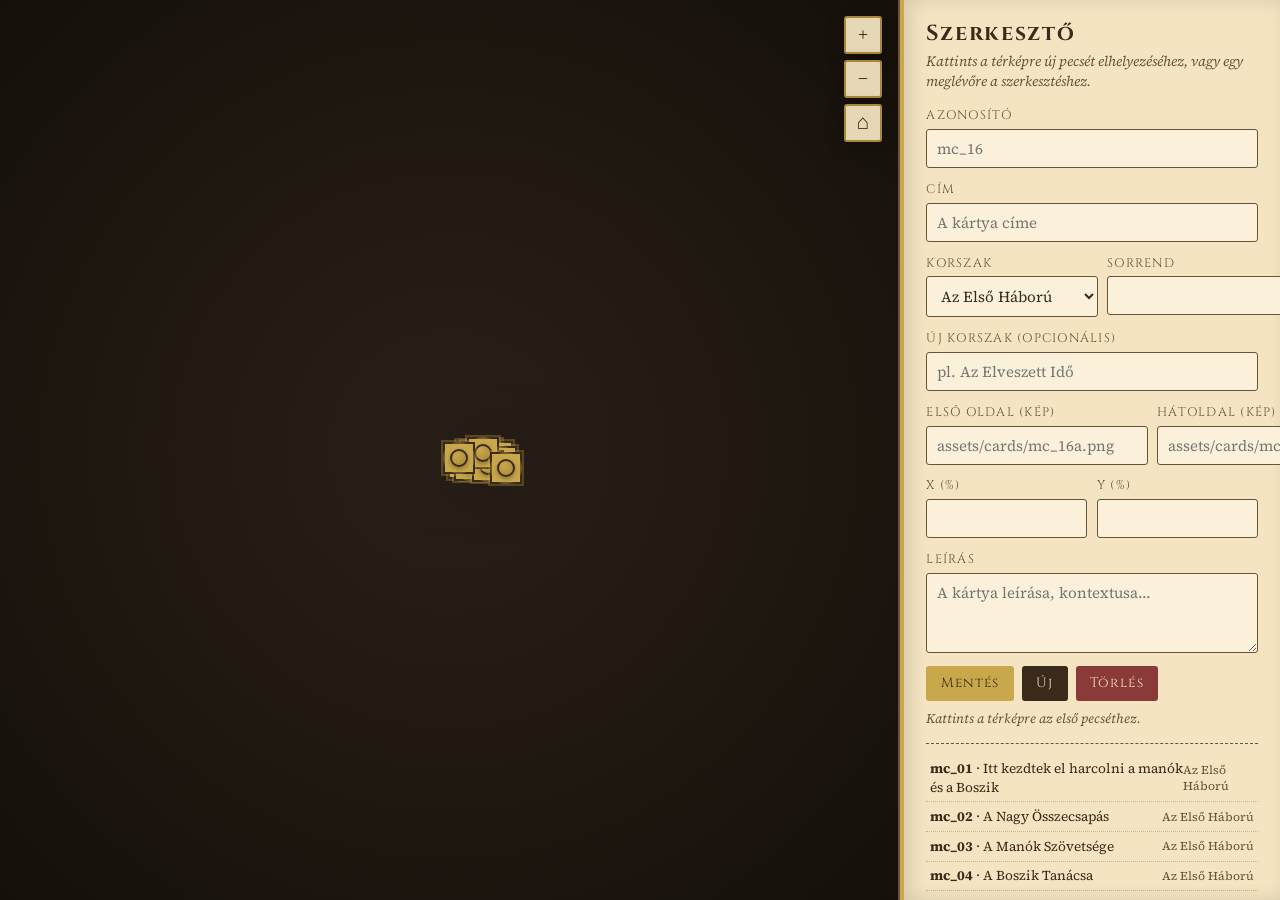
==== admin.html @ 487b07f7 "Initial scaffold for Világok Harca archive site Interactive GitHub Pages site for the Aranyelme work" ====
<!DOCTYPE html>
<html lang="hu">
<head>
  <meta charset="UTF-8" />
  <meta name="viewport" content="width=device-width, initial-scale=1.0" />
  <meta name="robots" content="noindex, nofollow" />
  <title>Szerkesztő — Világok Harca</title>
  <link href="https://fonts.googleapis.com/css2?family=Cinzel:wght@500;700&family=Source+Serif+Pro:wght@400;600&display=swap" rel="stylesheet" />
  <link rel="stylesheet" href="css/style.css" />
  <link rel="stylesheet" href="css/cards.css" />
  <style>
    body.admin { overflow: hidden; }
    .admin-shell {
      display: grid;
      grid-template-columns: 1fr 380px;
      height: 100vh;
      background: var(--bg-deep);
    }
    .admin-map-pane {
      position: relative;
      overflow: hidden;
      border-right: 2px solid var(--ink-soft);
    }
    .admin-map-pane .map-image {
      cursor: crosshair;
    }
    .admin-panel {
      background: var(--parchment);
      padding: 1.2rem 1.4rem;
      overflow-y: auto;
      border-left: 4px solid var(--gold);
      box-shadow: inset 6px 0 18px rgba(0,0,0,.12);
    }
    .admin-panel h2 {
      font-family: 'Cinzel', serif;
      color: var(--ink);
      margin: 0 0 0.2rem 0;
      font-size: 1.35rem;
      letter-spacing: 0.08em;
    }
    .admin-panel .sub {
      color: var(--ink-soft);
      font-style: italic;
      font-size: 0.88rem;
      margin: 0 0 1rem;
    }
    .admin-field {
      display: flex;
      flex-direction: column;
      margin-bottom: 0.8rem;
    }
    .admin-field label {
      font-family: 'Cinzel', serif;
      font-size: 0.78rem;
      letter-spacing: 0.1em;
      text-transform: uppercase;
      color: var(--ink-soft);
      margin-bottom: 0.3rem;
    }
    .admin-field input,
    .admin-field select,
    .admin-field textarea {
      font-family: 'Source Serif Pro', serif;
      background: #fbf1da;
      border: 1px solid var(--ink-soft);
      border-radius: 3px;
      padding: 0.5rem 0.6rem;
      color: var(--ink);
      font-size: 0.95rem;
    }
    .admin-field textarea { min-height: 80px; resize: vertical; }
    .admin-row { display: grid; grid-template-columns: 1fr 1fr; gap: 0.6rem; }
    .admin-actions {
      display: flex;
      flex-wrap: wrap;
      gap: 0.5rem;
      margin-top: 0.8rem;
    }
    .admin-btn {
      font-family: 'Cinzel', serif;
      background: var(--ink);
      color: var(--parchment);
      border: none;
      padding: 0.55rem 0.9rem;
      border-radius: 3px;
      cursor: pointer;
      letter-spacing: 0.08em;
      font-size: 0.85rem;
    }
    .admin-btn.gold { background: var(--gold); color: var(--ink); }
    .admin-btn.danger { background: var(--red); color: var(--parchment); }
    .admin-btn:disabled { opacity: 0.45; cursor: not-allowed; }
    .pin-list {
      margin-top: 1rem;
      max-height: 180px;
      overflow-y: auto;
      border-top: 1px dashed var(--ink-soft);
      padding-top: 0.6rem;
    }
    .pin-list-item {
      display: flex;
      justify-content: space-between;
      align-items: center;
      font-size: 0.85rem;
      padding: 0.3rem 0.2rem;
      border-bottom: 1px dotted rgba(58,42,26,0.25);
      cursor: pointer;
    }
    .pin-list-item:hover { background: rgba(201,168,76,0.15); }
    .pin-list-item.active { background: rgba(201,168,76,0.3); font-weight: 600; }
    .admin-export-box {
      background: #fbf1da;
      border: 1px dashed var(--ink-soft);
      padding: 0.7rem;
      margin-top: 1rem;
      border-radius: 4px;
    }
    .admin-export-box p { margin: 0 0 0.5rem; font-size: 0.85rem; }
    .admin-hotspot {
      background: var(--gold);
      border: 2px solid var(--ink);
      box-shadow: 0 0 0 2px rgba(201,168,76,0.3);
    }
    .admin-hotspot.active {
      background: var(--red);
      border-color: var(--parchment);
      transform: translate(-50%, -50%) scale(1.3);
    }
    .admin-status {
      font-size: 0.82rem;
      color: var(--ink-soft);
      font-style: italic;
      margin-top: 0.5rem;
    }
  </style>
</head>
<body class="admin">
  <div class="admin-shell">
    <div class="admin-map-pane">
      <div class="map-viewport" id="mapViewport">
        <div class="map-canvas" id="mapCanvas">
          <img class="map-image" id="mapImage" src="assets/map/terkep_1.jpg" alt="Térkép" draggable="false" />
          <div class="hotspots-layer" id="hotspotsLayer"></div>
        </div>
      </div>
      <div class="map-controls">
        <button class="map-btn" id="zoomIn">+</button>
        <button class="map-btn" id="zoomOut">−</button>
        <button class="map-btn" id="zoomReset">⌂</button>
      </div>
    </div>

    <aside class="admin-panel">
      <h2>Szerkesztő</h2>
      <p class="sub">Kattints a térképre új pecsét elhelyezéséhez, vagy egy meglévőre a szerkesztéshez.</p>

      <div class="admin-field">
        <label for="fId">Azonosító</label>
        <input type="text" id="fId" placeholder="mc_16" />
      </div>
      <div class="admin-field">
        <label for="fTitle">Cím</label>
        <input type="text" id="fTitle" placeholder="A kártya címe" />
      </div>
      <div class="admin-row">
        <div class="admin-field">
          <label for="fEra">Korszak</label>
          <select id="fEra"></select>
        </div>
        <div class="admin-field">
          <label for="fEraOrder">Sorrend</label>
          <input type="number" id="fEraOrder" min="1" step="1" />
        </div>
      </div>
      <div class="admin-field">
        <label for="fNewEra">Új korszak (opcionális)</label>
        <input type="text" id="fNewEra" placeholder="pl. Az Elveszett Idő" />
      </div>
      <div class="admin-row">
        <div class="admin-field">
          <label for="fFront">Első oldal (kép)</label>
          <input type="text" id="fFront" placeholder="assets/cards/mc_16a.png" />
        </div>
        <div class="admin-field">
          <label for="fBack">Hátoldal (kép)</label>
          <input type="text" id="fBack" placeholder="assets/cards/mc_16b.png" />
        </div>
      </div>
      <div class="admin-row">
        <div class="admin-field">
          <label for="fX">X (%)</label>
          <input type="number" id="fX" step="0.1" min="0" max="100" />
        </div>
        <div class="admin-field">
          <label for="fY">Y (%)</label>
          <input type="number" id="fY" step="0.1" min="0" max="100" />
        </div>
      </div>
      <div class="admin-field">
        <label for="fDescription">Leírás</label>
        <textarea id="fDescription" placeholder="A kártya leírása, kontextusa..."></textarea>
      </div>

      <div class="admin-actions">
        <button class="admin-btn gold" id="saveBtn">Mentés</button>
        <button class="admin-btn" id="newBtn">Új</button>
        <button class="admin-btn danger" id="deleteBtn">Törlés</button>
      </div>

      <p class="admin-status" id="status">Kattints a térképre az első pecséthez.</p>

      <div class="pin-list" id="pinList"></div>

      <div class="admin-export-box">
        <p><strong>Exportálás:</strong> a JSON fájlokat le kell tölteni és commitálni a repóba.</p>
        <div class="admin-actions">
          <button class="admin-btn gold" id="exportCards">cards.json</button>
          <button class="admin-btn gold" id="exportHotspots">hotspots.json</button>
          <button class="admin-btn gold" id="exportTimeline">timeline.json</button>
        </div>
      </div>
    </aside>
  </div>

  <script src="js/data-loader.js"></script>
  <script src="js/map.js"></script>
  <script src="js/admin.js"></script>
</body>
</html>
---- css/style.css ----
/* =========================================================
   VILÁGOK HARCA — Core styles
   Fantasy archive aesthetic: parchment, ink, gold
   ========================================================= */

:root {
  --parchment: #f4e4c1;
  --parchment-light: #faf0d6;
  --parchment-dark: #e6d3a8;
  --ink: #3a2a1a;
  --ink-soft: #6b5238;
  --gold: #c9a84c;
  --gold-dim: #a88838;
  --red: #8b3a3a;
  --forest: #2d4a2d;
  --bg-deep: #1f1812;

  --shadow-soft: 0 4px 18px rgba(0, 0, 0, 0.25);
  --shadow-card: 0 10px 30px rgba(0, 0, 0, 0.45);
  --font-title: 'Cinzel', 'Cormorant Garamond', 'Times New Roman', serif;
  --font-body: 'Source Serif Pro', 'Georgia', serif;
  --topbar-h: 56px;
  --timeline-h: 88px;
}

* { box-sizing: border-box; }

html, body {
  margin: 0;
  padding: 0;
  height: 100%;
  background: var(--bg-deep);
  color: var(--ink);
  font-family: var(--font-body);
  -webkit-font-smoothing: antialiased;
  overflow: hidden;
}

body {
  background-color: var(--parchment);
  background-image:
    radial-gradient(ellipse at center, rgba(255, 244, 210, 0.25) 0%, transparent 60%),
    url("data:image/svg+xml;utf8,<svg xmlns='http://www.w3.org/2000/svg' width='400' height='400' viewBox='0 0 400 400'><filter id='n'><feTurbulence type='fractalNoise' baseFrequency='0.85' numOctaves='2' stitchTiles='stitch'/><feColorMatrix values='0 0 0 0 0.22, 0 0 0 0 0.16, 0 0 0 0 0.10, 0 0 0 0.08 0'/></filter><rect width='400' height='400' filter='url(%23n)' opacity='0.6'/></svg>");
  background-blend-mode: multiply;
}

/* =========================================================
   TOPBAR
   ========================================================= */
.topbar {
  position: fixed;
  top: 0;
  left: 0;
  right: 0;
  height: var(--topbar-h);
  display: flex;
  align-items: center;
  padding: 0 1rem;
  background: linear-gradient(to bottom, rgba(31, 24, 18, 0.96), rgba(31, 24, 18, 0.88));
  color: var(--parchment);
  border-bottom: 2px solid var(--gold-dim);
  z-index: 100;
  gap: 1rem;
}

.menu-btn {
  background: transparent;
  border: none;
  cursor: pointer;
  width: 36px;
  height: 36px;
  display: flex;
  flex-direction: column;
  justify-content: center;
  gap: 4px;
  padding: 0;
}
.menu-btn span {
  display: block;
  height: 2px;
  background: var(--gold);
  border-radius: 1px;
}

.title {
  font-family: var(--font-title);
  font-weight: 600;
  font-size: 1.25rem;
  letter-spacing: 0.25em;
  margin: 0;
  color: var(--gold);
  text-shadow: 0 1px 2px rgba(0, 0, 0, 0.6);
  flex: 1;
}

.view-nav {
  display: flex;
  gap: 0.4rem;
}

.nav-btn {
  font-family: var(--font-title);
  background: transparent;
  color: var(--parchment);
  border: 1px solid transparent;
  padding: 0.4rem 0.9rem;
  font-size: 0.85rem;
  letter-spacing: 0.15em;
  cursor: pointer;
  border-radius: 2px;
  transition: all 0.2s ease;
}
.nav-btn:hover:not(:disabled) {
  border-color: var(--gold-dim);
  color: var(--gold);
}
.nav-btn.active {
  background: var(--gold);
  color: var(--ink);
  border-color: var(--gold);
}
.nav-btn:disabled {
  opacity: 0.4;
  cursor: not-allowed;
}

/* =========================================================
   MAIN / VIEWS
   ========================================================= */
main {
  position: fixed;
  top: var(--topbar-h);
  bottom: var(--timeline-h);
  left: 0;
  right: 0;
  overflow: hidden;
}

.view { width: 100%; height: 100%; }

/* =========================================================
   MAP VIEW
   ========================================================= */
.map-view { position: relative; }

.map-viewport {
  position: absolute;
  inset: 0;
  overflow: hidden;
  cursor: grab;
  background:
    radial-gradient(ellipse at center, #2a2018 0%, #15100a 100%);
}

.map-viewport.dragging { cursor: grabbing; }

.map-canvas {
  position: absolute;
  top: 50%;
  left: 50%;
  transform-origin: 0 0;
  will-change: transform;
  user-select: none;
}

.map-image {
  display: block;
  max-width: none;
  pointer-events: none;
  filter: sepia(0.12) contrast(1.04) saturate(0.92);
  box-shadow: 0 0 60px rgba(0, 0, 0, 0.6);
}

.map-vignette {
  position: absolute;
  inset: 0;
  pointer-events: none;
  background: radial-gradient(
    ellipse at center,
    transparent 55%,
    rgba(31, 24, 18, 0.55) 90%,
    rgba(31, 24, 18, 0.85) 100%
  );
}

.hotspots-layer {
  position: absolute;
  top: 0;
  left: 0;
  width: 100%;
  height: 100%;
  pointer-events: none;
}

.hotspot {
  position: absolute;
  width: 32px;
  height: 32px;
  transform: translate(-50%, -50%);
  cursor: pointer;
  pointer-events: auto;
  border: none;
  background: transparent;
  padding: 0;
  z-index: 5;
}

.hotspot::before,
.hotspot::after {
  content: '';
  position: absolute;
  top: 50%;
  left: 50%;
  transform: translate(-50%, -50%);
  border-radius: 50%;
}

.hotspot::before {
  width: 14px;
  height: 14px;
  background: radial-gradient(circle at 30% 30%, var(--gold), var(--gold-dim));
  border: 2px solid var(--ink);
  box-shadow:
    0 0 8px rgba(201, 168, 76, 0.7),
    0 2px 4px rgba(0, 0, 0, 0.4);
  z-index: 2;
}

.hotspot::after {
  width: 28px;
  height: 28px;
  border: 2px solid var(--gold);
  opacity: 0.35;
  animation: hotspotPulse 2.4s ease-in-out infinite;
  z-index: 1;
}

.hotspot:hover::before {
  background: radial-gradient(circle at 30% 30%, #f0d070, var(--gold));
  transform: translate(-50%, -50%) scale(1.15);
}

.hotspot[data-era-color]::before {
  border-color: var(--hotspot-color, var(--ink));
}

@keyframes hotspotPulse {
  0%, 100% {
    transform: translate(-50%, -50%) scale(0.7);
    opacity: 0.55;
  }
  50% {
    transform: translate(-50%, -50%) scale(1.35);
    opacity: 0.05;
  }
}

.hotspot.dimmed { opacity: 0.18; pointer-events: none; }

.map-controls {
  position: absolute;
  right: 16px;
  top: 16px;
  display: flex;
  flex-direction: column;
  gap: 6px;
  z-index: 10;
}

.map-btn {
  width: 38px;
  height: 38px;
  font-family: var(--font-title);
  font-size: 1.3rem;
  background: rgba(244, 228, 193, 0.94);
  color: var(--ink);
  border: 2px solid var(--gold-dim);
  border-radius: 3px;
  cursor: pointer;
  box-shadow: var(--shadow-soft);
  transition: background 0.15s;
}
.map-btn:hover { background: var(--gold); }

.map-hint {
  position: absolute;
  bottom: 10px;
  left: 50%;
  transform: translateX(-50%);
  font-family: var(--font-body);
  font-style: italic;
  font-size: 0.82rem;
  color: var(--parchment);
  background: rgba(31, 24, 18, 0.65);
  padding: 0.4rem 0.9rem;
  border-radius: 20px;
  pointer-events: none;
  opacity: 0.85;
  animation: hintFade 6s ease-out forwards;
}
@keyframes hintFade {
  0%, 70% { opacity: 0.85; }
  100% { opacity: 0; }
}

/* =========================================================
   GALLERY VIEW
   ========================================================= */
.gallery-view {
  overflow-y: auto;
  padding: 2rem 1.5rem 3rem;
}

.gallery-filter {
  display: flex;
  align-items: center;
  gap: 0.8rem;
  max-width: 1200px;
  margin: 0 auto 2rem;
  font-family: var(--font-title);
  letter-spacing: 0.1em;
  color: var(--ink);
}

.gallery-filter select {
  font-family: var(--font-body);
  background: var(--parchment-light);
  border: 1px solid var(--ink-soft);
  padding: 0.4rem 0.7rem;
  color: var(--ink);
  border-radius: 3px;
  font-size: 1rem;
}

.gallery-grid {
  display: grid;
  grid-template-columns: repeat(auto-fill, minmax(200px, 1fr));
  gap: 1.6rem;
  max-width: 1200px;
  margin: 0 auto;
}

.gallery-card {
  position: relative;
  aspect-ratio: 3 / 4;
  background: var(--parchment-light);
  border: 1px solid var(--ink-soft);
  box-shadow: var(--shadow-soft);
  cursor: pointer;
  overflow: hidden;
  transition: transform 0.25s ease, box-shadow 0.25s ease;
}
.gallery-card:hover {
  transform: translateY(-4px) rotate(-0.4deg);
  box-shadow: 0 12px 28px rgba(0, 0, 0, 0.35);
}
.gallery-card img {
  width: 100%;
  height: 100%;
  object-fit: cover;
  display: block;
}
.gallery-card .gc-label {
  position: absolute;
  left: 0;
  right: 0;
  bottom: 0;
  padding: 0.6rem 0.8rem;
  background: linear-gradient(to top, rgba(31, 24, 18, 0.9), transparent);
  color: var(--parchment);
  font-family: var(--font-title);
  font-size: 0.82rem;
  letter-spacing: 0.05em;
}
.gallery-card.placeholder {
  display: flex;
  align-items: center;
  justify-content: center;
  color: var(--ink-soft);
  font-style: italic;
  font-size: 0.85rem;
  text-align: center;
  padding: 1rem;
}

/* =========================================================
   TIMELINE
   ========================================================= */
.timeline {
  position: fixed;
  bottom: 0;
  left: 0;
  right: 0;
  height: var(--timeline-h);
  background: linear-gradient(to top, rgba(31, 24, 18, 0.96), rgba(31, 24, 18, 0.88));
  border-top: 2px solid var(--gold-dim);
  padding: 0.6rem 1.5rem;
  z-index: 50;
}

.timeline-track {
  position: relative;
  width: 100%;
  height: 100%;
}

.timeline-line {
  position: absolute;
  top: 50%;
  left: 0;
  right: 0;
  height: 2px;
  background: linear-gradient(
    to right,
    transparent,
    var(--gold-dim) 10%,
    var(--gold) 50%,
    var(--gold-dim) 90%,
    transparent
  );
  transform: translateY(-50%);
}

.timeline-nodes {
  position: absolute;
  top: 0;
  left: 0;
  right: 0;
  bottom: 0;
  pointer-events: none;
}

.timeline-node {
  position: absolute;
  top: 50%;
  width: 12px;
  height: 12px;
  border-radius: 50%;
  background: var(--gold);
  border: 2px solid var(--parchment);
  transform: translate(-50%, -50%);
  cursor: pointer;
  pointer-events: auto;
  box-shadow: 0 0 6px rgba(201, 168, 76, 0.6);
  transition: transform 0.15s;
}
.timeline-node:hover { transform: translate(-50%, -50%) scale(1.4); }

.timeline-eras {
  position: absolute;
  top: 0;
  left: 0;
  right: 0;
  bottom: 0;
}

.timeline-era {
  position: absolute;
  top: 0;
  bottom: 0;
  display: flex;
  align-items: flex-start;
  justify-content: center;
  padding-top: 4px;
  border-left: 1px dashed rgba(201, 168, 76, 0.35);
  cursor: pointer;
  transition: background 0.2s;
}
.timeline-era:first-child { border-left: none; }
.timeline-era:hover { background: rgba(201, 168, 76, 0.1); }
.timeline-era.active { background: rgba(201, 168, 76, 0.18); }
.timeline-era-label {
  font-family: var(--font-title);
  font-size: 0.7rem;
  letter-spacing: 0.15em;
  color: var(--gold);
  text-transform: uppercase;
  white-space: nowrap;
  overflow: hidden;
  text-overflow: ellipsis;
  max-width: 95%;
  text-align: center;
}
.timeline-era.active .timeline-era-label { color: var(--parchment); font-weight: 700; }

.timeline-reset {
  position: absolute;
  right: 8px;
  top: 4px;
  background: transparent;
  border: 1px solid var(--gold-dim);
  color: var(--gold);
  font-family: var(--font-title);
  font-size: 0.7rem;
  letter-spacing: 0.1em;
  padding: 0.2rem 0.5rem;
  border-radius: 2px;
  cursor: pointer;
}
.timeline-reset:hover { background: var(--gold); color: var(--ink); }

/* =========================================================
   DRAWER
   ========================================================= */
.drawer {
  position: fixed;
  top: 0;
  left: 0;
  bottom: 0;
  width: 300px;
  background: var(--parchment);
  box-shadow: 4px 0 24px rgba(0, 0, 0, 0.4);
  padding: 1.5rem;
  z-index: 200;
  transform: translateX(-100%);
  transition: transform 0.25s ease;
  border-right: 4px solid var(--gold);
}
.drawer:not([hidden]) { transform: translateX(0); }
.drawer h2 {
  font-family: var(--font-title);
  color: var(--ink);
  letter-spacing: 0.2em;
  margin: 2rem 0 0.2rem;
}
.drawer-sub {
  font-style: italic;
  color: var(--ink-soft);
  margin: 0 0 1.5rem;
}
.drawer-close {
  position: absolute;
  top: 10px;
  right: 12px;
  background: transparent;
  border: none;
  font-size: 1.4rem;
  cursor: pointer;
  color: var(--ink);
}
.drawer-nav { display: flex; flex-direction: column; gap: 0.4rem; }
.drawer-link {
  font-family: var(--font-title);
  background: transparent;
  border: 1px solid var(--ink-soft);
  padding: 0.6rem 0.8rem;
  text-align: left;
  color: var(--ink);
  letter-spacing: 0.1em;
  cursor: pointer;
}
.drawer-link:hover { background: var(--gold); border-color: var(--gold); }
.drawer-footer {
  position: absolute;
  bottom: 1rem;
  left: 1.5rem;
  right: 1.5rem;
  font-style: italic;
  font-size: 0.78rem;
  color: var(--ink-soft);
  margin: 0;
}

/* =========================================================
   RESPONSIVE
   ========================================================= */
@media (max-width: 600px) {
  .title { font-size: 1rem; letter-spacing: 0.15em; }
  .nav-btn { padding: 0.3rem 0.6rem; font-size: 0.72rem; letter-spacing: 0.1em; }
  .timeline { padding: 0.4rem 0.8rem; height: 72px; }
  :root { --timeline-h: 72px; }
  .timeline-era-label { font-size: 0.6rem; letter-spacing: 0.08em; }
  .gallery-grid { grid-template-columns: repeat(auto-fill, minmax(140px, 1fr)); gap: 1rem; }
}
---- css/cards.css ----
/* =========================================================
   CARD MODAL & FLIP
   ========================================================= */

.modal-backdrop {
  position: fixed;
  inset: 0;
  background: rgba(15, 10, 6, 0.82);
  backdrop-filter: blur(4px);
  z-index: 300;
  display: flex;
  align-items: center;
  justify-content: center;
  padding: 2rem 1rem;
  animation: fadeIn 0.25s ease;
}
@keyframes fadeIn {
  from { opacity: 0; }
  to { opacity: 1; }
}

.modal-frame {
  position: relative;
  max-width: 900px;
  width: 100%;
  max-height: 100%;
  display: flex;
  flex-direction: column;
  gap: 1rem;
  background: var(--parchment);
  border: 3px double var(--gold);
  box-shadow:
    0 0 0 1px rgba(0, 0, 0, 0.4),
    0 20px 60px rgba(0, 0, 0, 0.6);
  padding: 1.8rem 1.8rem 1.4rem;
  overflow-y: auto;
  background-image:
    radial-gradient(ellipse at 20% 15%, rgba(201, 168, 76, 0.15) 0%, transparent 40%),
    radial-gradient(ellipse at 80% 85%, rgba(139, 58, 58, 0.1) 0%, transparent 45%);
  background-color: var(--parchment);
}

.modal-close {
  position: absolute;
  top: 8px;
  right: 12px;
  background: transparent;
  border: none;
  font-size: 1.4rem;
  color: var(--ink);
  cursor: pointer;
  font-family: var(--font-title);
  width: 34px;
  height: 34px;
}
.modal-close:hover { color: var(--red); }

.card-stage {
  display: flex;
  flex-direction: column;
  align-items: center;
  gap: 0.4rem;
  perspective: 1600px;
}

.card {
  position: relative;
  width: min(340px, 70vw);
  aspect-ratio: 3 / 4;
  transform-style: preserve-3d;
  transition: transform 0.7s cubic-bezier(0.25, 0.9, 0.3, 1.05);
  cursor: pointer;
  will-change: transform;
}

.card.flipped { transform: rotateY(180deg); }

.card-face {
  position: absolute;
  inset: 0;
  backface-visibility: hidden;
  -webkit-backface-visibility: hidden;
  background: var(--parchment-dark);
  border: 1px solid var(--ink-soft);
  box-shadow: var(--shadow-card);
  border-radius: 4px;
  overflow: hidden;
  display: flex;
  align-items: center;
  justify-content: center;
}

.card-face img {
  width: 100%;
  height: 100%;
  object-fit: cover;
  display: block;
  user-select: none;
  -webkit-user-drag: none;
}

.card-face::after {
  content: '';
  position: absolute;
  inset: 0;
  pointer-events: none;
  box-shadow: inset 0 0 30px rgba(58, 42, 26, 0.25);
  background:
    radial-gradient(ellipse at center, transparent 70%, rgba(58, 42, 26, 0.18) 100%);
}

.card-front { transform: rotateY(0deg); }
.card-back { transform: rotateY(180deg); }

.card-face.missing {
  font-family: var(--font-title);
  letter-spacing: 0.1em;
  color: var(--ink-soft);
  font-style: italic;
  background:
    repeating-linear-gradient(
      45deg,
      var(--parchment-light) 0,
      var(--parchment-light) 10px,
      var(--parchment-dark) 10px,
      var(--parchment-dark) 20px
    );
  text-align: center;
  padding: 1rem;
}

.flip-hint {
  font-family: var(--font-body);
  font-style: italic;
  font-size: 0.8rem;
  color: var(--ink-soft);
  margin: 0.3rem 0 0;
}

.card-meta {
  text-align: center;
  padding: 0.6rem 0.5rem 0.2rem;
}
.card-meta h2 {
  font-family: var(--font-title);
  font-size: 1.4rem;
  letter-spacing: 0.08em;
  color: var(--ink);
  margin: 0 0 0.3rem;
}
.card-era {
  font-family: var(--font-body);
  font-style: italic;
  color: var(--ink-soft);
  margin: 0 0 0.5rem;
  font-size: 0.95rem;
}
.card-era .label {
  font-family: var(--font-title);
  font-style: normal;
  letter-spacing: 0.1em;
  font-size: 0.78rem;
  text-transform: uppercase;
  color: var(--gold-dim);
  margin-right: 0.4rem;
}
.card-description {
  font-size: 0.95rem;
  color: var(--ink);
  max-width: 540px;
  margin: 0 auto;
  line-height: 1.5;
}

.modal-nav {
  display: flex;
  justify-content: space-between;
  gap: 0.5rem;
  padding-top: 0.4rem;
  border-top: 1px dashed var(--ink-soft);
}

.modal-nav-btn {
  font-family: var(--font-title);
  background: transparent;
  color: var(--ink);
  border: 1px solid var(--ink-soft);
  padding: 0.5rem 1.2rem;
  letter-spacing: 0.1em;
  cursor: pointer;
  border-radius: 2px;
  font-size: 0.85rem;
  transition: all 0.18s;
}
.modal-nav-btn:hover:not(:disabled) {
  background: var(--gold);
  border-color: var(--gold);
}
.modal-nav-btn:disabled { opacity: 0.35; cursor: not-allowed; }

/* Tilt effect on hover */
.card.tiltable {
  transition: transform 0.15s ease-out;
}
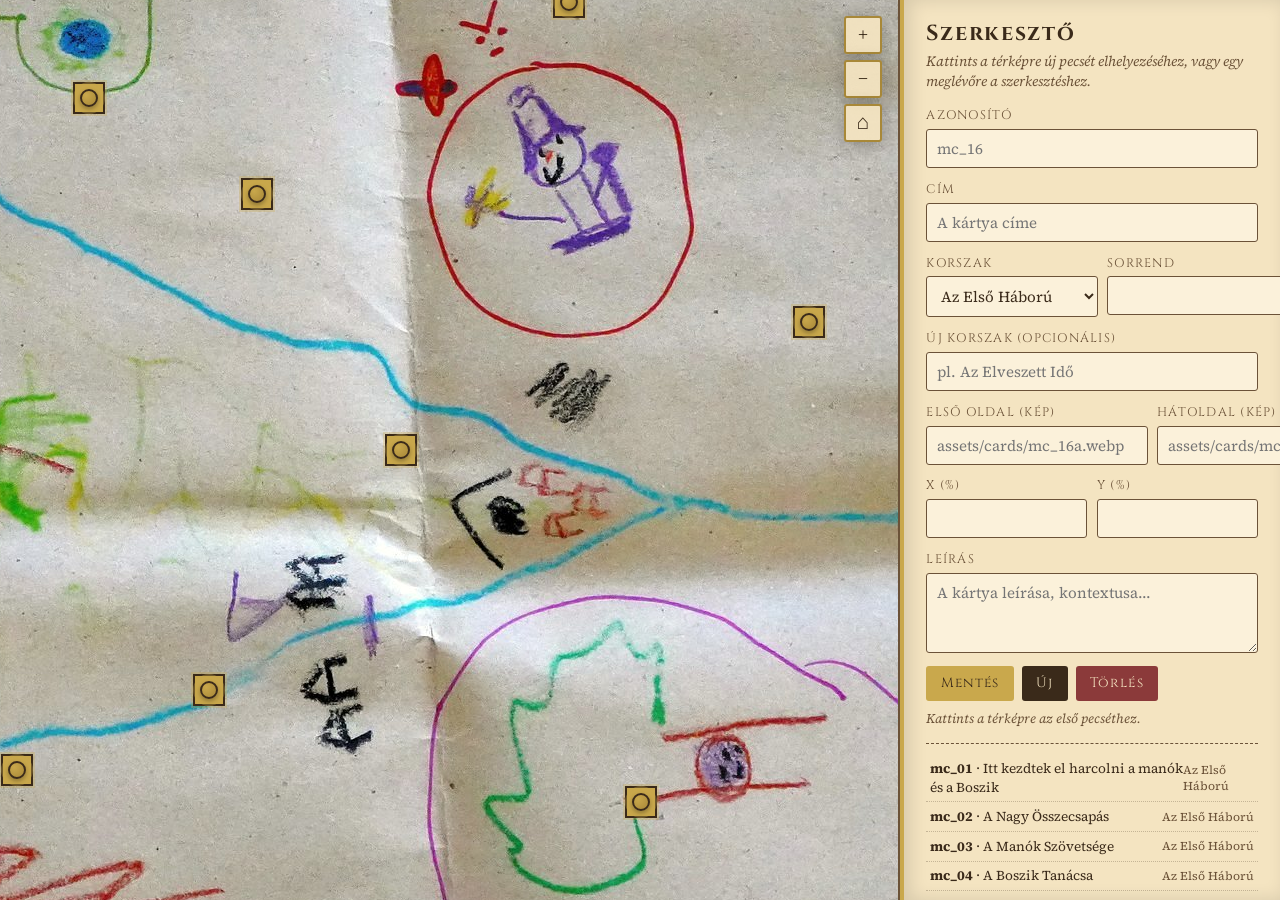
==== commit dbcc8fe7: "Optimize map + cards for smooth pan/zoom performance Map: replace single 640 KB filtered JPG with th" ====
--- a/admin.html
+++ b/admin.html
@@ -139,7 +139,7 @@
     <div class="admin-map-pane">
       <div class="map-viewport" id="mapViewport">
         <div class="map-canvas" id="mapCanvas">
-          <img class="map-image" id="mapImage" src="assets/map/terkep_1.jpg" alt="Térkép" draggable="false" />
+          <img class="map-image" id="mapImage" src="assets/map/terkep_md.jpg" alt="Térkép" draggable="false" decoding="async" />
           <div class="hotspots-layer" id="hotspotsLayer"></div>
         </div>
       </div>
@@ -179,11 +179,11 @@
       <div class="admin-row">
         <div class="admin-field">
           <label for="fFront">Első oldal (kép)</label>
-          <input type="text" id="fFront" placeholder="assets/cards/mc_16a.png" />
+          <input type="text" id="fFront" placeholder="assets/cards/mc_16a.webp" />
         </div>
         <div class="admin-field">
           <label for="fBack">Hátoldal (kép)</label>
-          <input type="text" id="fBack" placeholder="assets/cards/mc_16b.png" />
+          <input type="text" id="fBack" placeholder="assets/cards/mc_16b.webp" />
         </div>
       </div>
       <div class="admin-row">
--- a/css/style.css
+++ b/css/style.css
@@ -150,6 +150,8 @@
   cursor: grab;
   background:
     radial-gradient(ellipse at center, #2a2018 0%, #15100a 100%);
+  /* Isolate map rendering so paint/layout don't spill into the rest of the page. */
+  contain: strict;
 }
 
 .map-viewport.dragging { cursor: grabbing; }
@@ -161,14 +163,20 @@
   transform-origin: 0 0;
   will-change: transform;
   user-select: none;
+  /* Promote to its own compositor layer so pan/zoom is GPU-only. */
+  transform: translateZ(0);
+  backface-visibility: hidden;
 }
 
 .map-image {
   display: block;
+  width: 100%;
+  height: 100%;
   max-width: none;
   pointer-events: none;
-  filter: sepia(0.12) contrast(1.04) saturate(0.92);
-  box-shadow: 0 0 60px rgba(0, 0, 0, 0.6);
+  /* Filter is baked into the image files (terkep_lo/md/hi.jpg) — no CSS filter. */
+  /* Lower-cost scaling during transforms. */
+  image-rendering: auto;
 }
 
 .map-vignette {
@@ -181,7 +189,16 @@
     rgba(31, 24, 18, 0.55) 90%,
     rgba(31, 24, 18, 0.85) 100%
   );
-}
+  /* Vignette is a pure overlay; keep it off the map canvas's compositing path. */
+  will-change: opacity;
+  transition: opacity 0.2s ease;
+}
+
+/* Adaptive quality: during pan/zoom drop costly animations to keep 60fps.
+   The LOD swapper in map.js also holds back higher-res image upgrades
+   until interaction ends. */
+.map-viewport.interacting .hotspot::after { animation: none; opacity: 0.25; }
+.map-viewport.interacting .map-vignette { opacity: 0.4; }
 
 .hotspots-layer {
   position: absolute;
@@ -342,7 +359,7 @@
 
 .gallery-card {
   position: relative;
-  aspect-ratio: 3 / 4;
+  aspect-ratio: 3 / 5;
   background: var(--parchment-light);
   border: 1px solid var(--ink-soft);
   box-shadow: var(--shadow-soft);
@@ -357,7 +374,8 @@
 .gallery-card img {
   width: 100%;
   height: 100%;
-  object-fit: cover;
+  object-fit: contain;
+  background: var(--parchment-dark);
   display: block;
 }
 .gallery-card .gc-label {
--- a/css/cards.css
+++ b/css/cards.css
@@ -8,12 +8,13 @@
   background: rgba(15, 10, 6, 0.82);
   backdrop-filter: blur(4px);
   z-index: 300;
-  display: flex;
   align-items: center;
   justify-content: center;
   padding: 2rem 1rem;
   animation: fadeIn 0.25s ease;
-}
+  display: none;
+}
+.modal-backdrop.is-open { display: flex; }
 @keyframes fadeIn {
   from { opacity: 0; }
   to { opacity: 1; }
@@ -66,7 +67,7 @@
 .card {
   position: relative;
   width: min(340px, 70vw);
-  aspect-ratio: 3 / 4;
+  aspect-ratio: 3 / 5;
   transform-style: preserve-3d;
   transition: transform 0.7s cubic-bezier(0.25, 0.9, 0.3, 1.05);
   cursor: pointer;
@@ -93,7 +94,8 @@
 .card-face img {
   width: 100%;
   height: 100%;
-  object-fit: cover;
+  object-fit: contain;
+  background: var(--parchment-dark);
   display: block;
   user-select: none;
   -webkit-user-drag: none;
